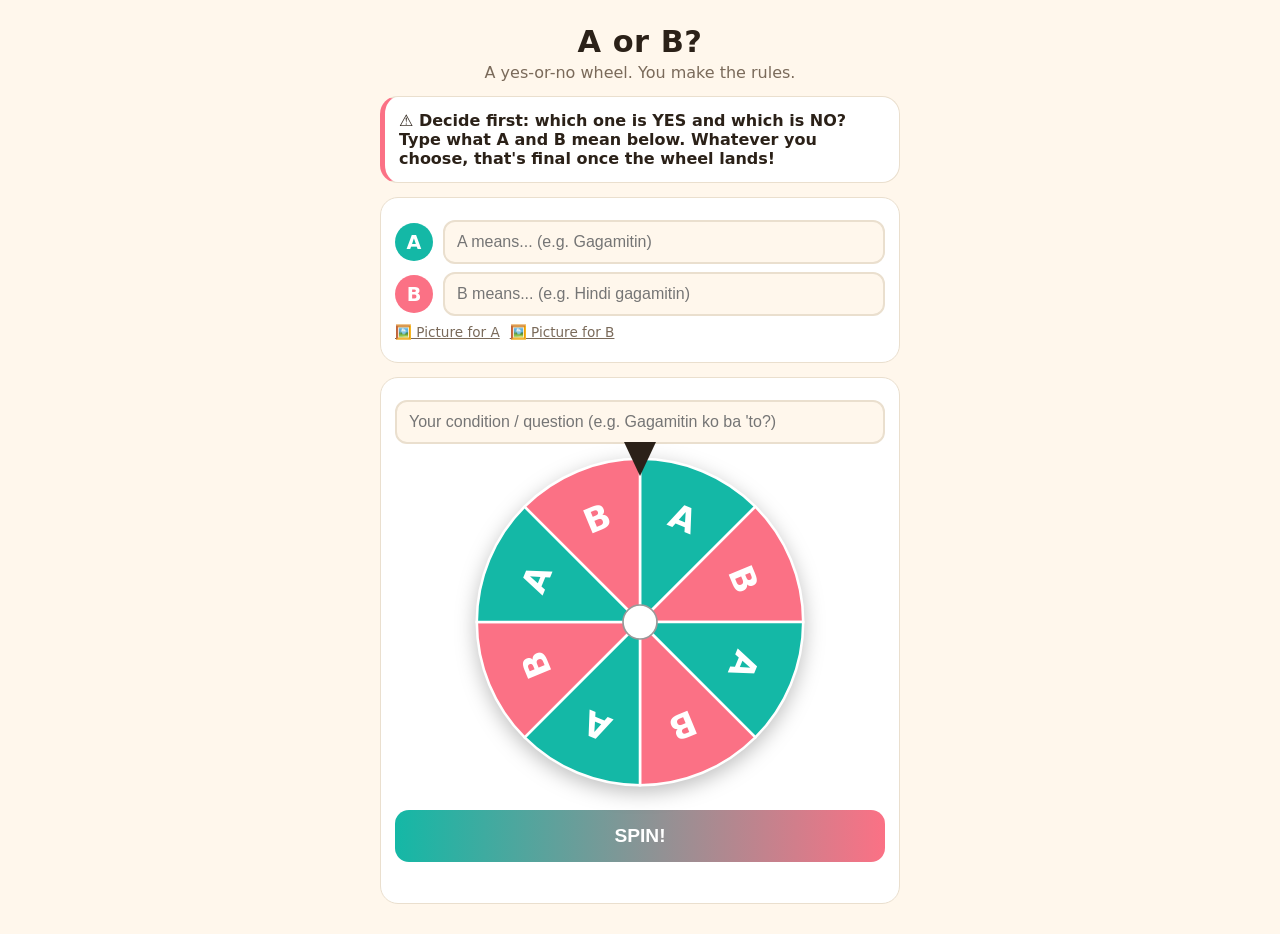
==== index.html @ 2c7b153e "changed" ====
<!DOCTYPE html>
<html lang="en">
<head>
<meta charset="utf-8">
<meta name="viewport" content="width=device-width, initial-scale=1, viewport-fit=cover">
<title>A or B Wheel</title>
<link rel="stylesheet" href="style.css">
</head>
<body>
<main>
  <h1>A or B?</h1>
  <p class="sub">A yes-or-no wheel. You make the rules.</p>

  <div class="card notice">⚠️ Decide first: which one is YES and which is NO? Type what A and B mean below. Whatever you choose, that's final once the wheel lands!</div>

  <div class="card">
    <div class="row"><span class="badge" style="background:var(--a)">A</span><input type="text" id="la" placeholder="A means... (e.g. Gagamitin)" maxlength="30"></div>
    <div class="row"><span class="badge" style="background:var(--b)">B</span><input type="text" id="lb" placeholder="B means... (e.g. Hindi gagamitin)" maxlength="30"></div>
    <div class="row">
      <label class="up">🖼️ Picture for A<input type="file" accept="image/*" id="fa"></label>
      <label class="up">🖼️ Picture for B<input type="file" accept="image/*" id="fb"></label>
    </div>
  </div>

  <div class="card">
    <div class="row"><input type="text" id="cond" placeholder="Your condition / question (e.g. Gagamitin ko ba 'to?)" maxlength="80"></div>
    <div class="wheelwrap"><div class="arrow"></div><svg id="wheel" viewBox="-100 -100 200 200"></svg></div>
    <button class="spin" id="go">SPIN!</button>
    <p id="msg"></p>
  </div>
</main>

<div id="result"><div class="pop">
  <div class="big" id="rl"></div>
  <div class="mean" id="rm"></div>
  <p class="q" id="rq"></p>
  <button id="again">Spin again</button>
</div></div>

<script src="script.js"></script>
</body>
</html>
---- style.css ----
:root{--bg:#fff7ec;--card:#ffffff;--text:#2b2118;--muted:#7a6a5a;--a:#14b8a6;--b:#fb7185;--line:#eadfce;
box-sizing:border-box;padding-top:env(safe-area-inset-top,0px);padding-bottom:env(safe-area-inset-bottom,0px)}
@media (prefers-color-scheme:dark){:root:not([data-theme="light"]){--bg:#17120d;--card:#241c14;--text:#f7efe4;--muted:#b8a994;--line:#3a2f23}}
:root[data-theme="dark"]{--bg:#17120d;--card:#241c14;--text:#f7efe4;--muted:#b8a994;--line:#3a2f23}
*{box-sizing:border-box}
html,body{margin:0}
body{background:var(--bg);color:var(--text);font-family:"Trebuchet MS","Segoe UI",system-ui,sans-serif;min-height:100%;padding:16px}
main{max-width:520px;margin:0 auto}
h1{text-align:center;margin:8px 0 4px;font-size:1.9rem;letter-spacing:.5px}
.sub{text-align:center;color:var(--muted);margin:0 0 14px}
.card{background:var(--card);border:1px solid var(--line);border-radius:18px;padding:14px;margin-bottom:14px}
.notice{border-left:5px solid var(--b);font-weight:700}
.row{display:flex;gap:10px;align-items:center;margin:8px 0;flex-wrap:wrap}
.badge{width:38px;height:38px;border-radius:50%;display:grid;place-items:center;color:#fff;font-weight:900;font-size:1.2rem;flex:none}
input[type=text]{flex:1;min-width:0;padding:11px 12px;border-radius:12px;border:2px solid var(--line);background:var(--bg);color:var(--text);font-size:1rem}
input[type=text]:focus{outline:none;border-color:var(--a)}
label.up{font-size:.85rem;color:var(--muted);cursor:pointer;text-decoration:underline}
label.up input{display:none}
.wheelwrap{position:relative;width:min(86vw,340px);aspect-ratio:1;margin:8px auto 14px}
#wheel{width:100%;height:100%;transition:transform 4.6s cubic-bezier(.12,.7,.1,1);filter:drop-shadow(0 6px 10px rgba(0,0,0,.25))}
.arrow{position:absolute;top:-10px;left:50%;transform:translateX(-50%);width:0;height:0;border-left:16px solid transparent;border-right:16px solid transparent;border-top:34px solid var(--text);z-index:2}
button.spin{width:100%;padding:15px;border:0;border-radius:14px;font-size:1.2rem;font-weight:900;color:#fff;background:linear-gradient(90deg,var(--a),var(--b));cursor:pointer}
button.spin:disabled{opacity:.6}
#msg{color:var(--b);font-weight:700;min-height:1.3em;margin:6px 0 0;text-align:center}
#result{position:fixed;inset:0;z-index:10;display:none;align-items:center;justify-content:center;text-align:center;background-size:cover;background-position:center;padding:20px}
#result.show{display:flex}
#result .pop{background:rgba(0,0,0,.45);color:#fff;border-radius:24px;padding:26px 30px;max-width:92vw;backdrop-filter:blur(3px);animation:pop .6s cubic-bezier(.2,1.6,.4,1)}
#result .big{font-size:8.5rem;line-height:1;font-weight:900;text-shadow:0 6px 20px rgba(0,0,0,.5)}
#result .mean{font-size:1.7rem;font-weight:800;margin:4px 0}
#result .q{opacity:.9;margin:0 0 16px}
#result button{padding:12px 22px;border-radius:12px;border:0;font-weight:800;font-size:1rem;cursor:pointer}
@keyframes pop{0%{transform:scale(.2) rotate(-12deg);opacity:0}100%{transform:scale(1) rotate(0);opacity:1}}
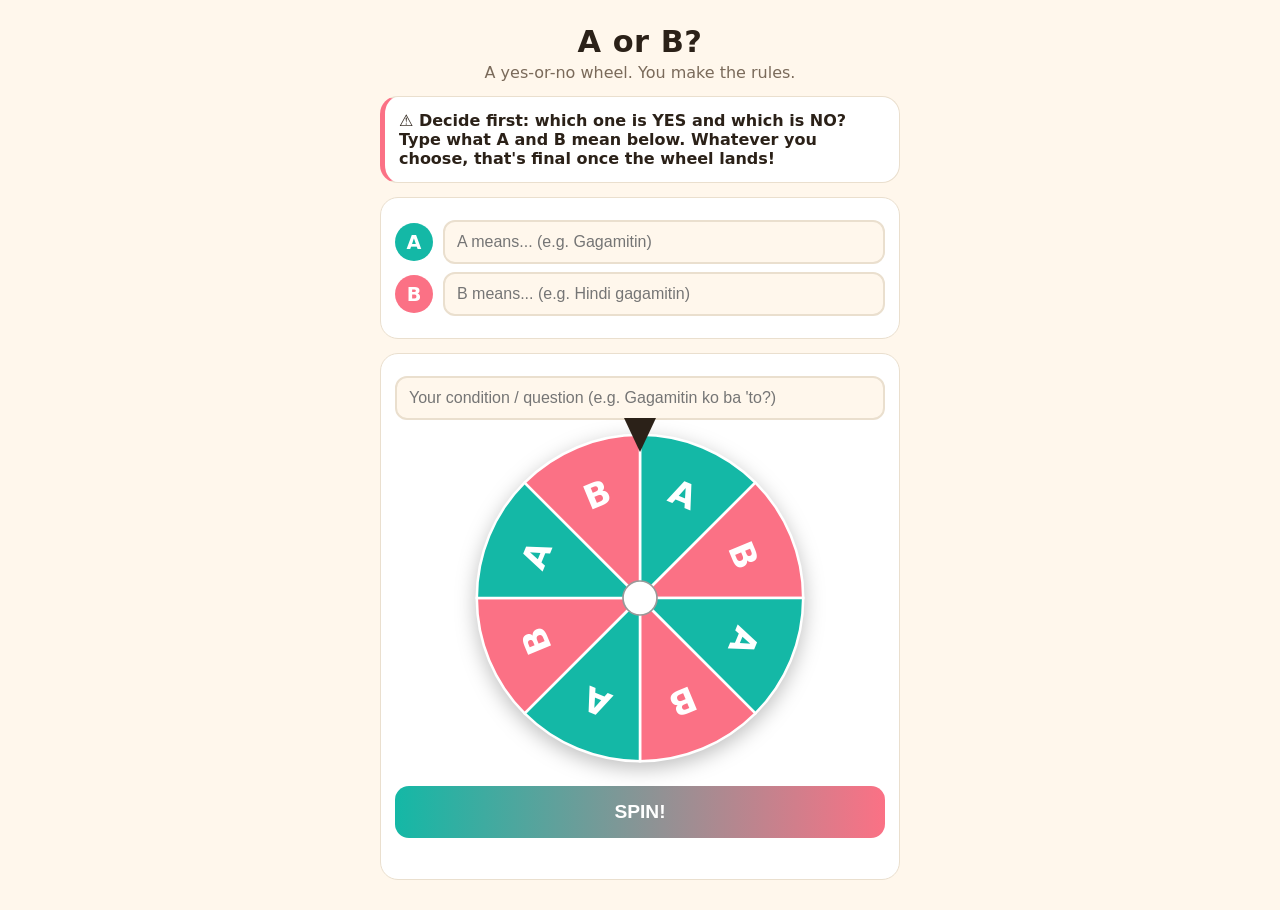
==== commit fcf60d28: "pics" ====
--- a/index.html
+++ b/index.html
@@ -16,10 +16,6 @@
   <div class="card">
     <div class="row"><span class="badge" style="background:var(--a)">A</span><input type="text" id="la" placeholder="A means... (e.g. Gagamitin)" maxlength="30"></div>
     <div class="row"><span class="badge" style="background:var(--b)">B</span><input type="text" id="lb" placeholder="B means... (e.g. Hindi gagamitin)" maxlength="30"></div>
-    <div class="row">
-      <label class="up">🖼️ Picture for A<input type="file" accept="image/*" id="fa"></label>
-      <label class="up">🖼️ Picture for B<input type="file" accept="image/*" id="fb"></label>
-    </div>
   </div>
 
   <div class="card">
--- a/style.css
+++ b/style.css
@@ -14,8 +14,6 @@
 .badge{width:38px;height:38px;border-radius:50%;display:grid;place-items:center;color:#fff;font-weight:900;font-size:1.2rem;flex:none}
 input[type=text]{flex:1;min-width:0;padding:11px 12px;border-radius:12px;border:2px solid var(--line);background:var(--bg);color:var(--text);font-size:1rem}
 input[type=text]:focus{outline:none;border-color:var(--a)}
-label.up{font-size:.85rem;color:var(--muted);cursor:pointer;text-decoration:underline}
-label.up input{display:none}
 .wheelwrap{position:relative;width:min(86vw,340px);aspect-ratio:1;margin:8px auto 14px}
 #wheel{width:100%;height:100%;transition:transform 4.6s cubic-bezier(.12,.7,.1,1);filter:drop-shadow(0 6px 10px rgba(0,0,0,.25))}
 .arrow{position:absolute;top:-10px;left:50%;transform:translateX(-50%);width:0;height:0;border-left:16px solid transparent;border-right:16px solid transparent;border-top:34px solid var(--text);z-index:2}
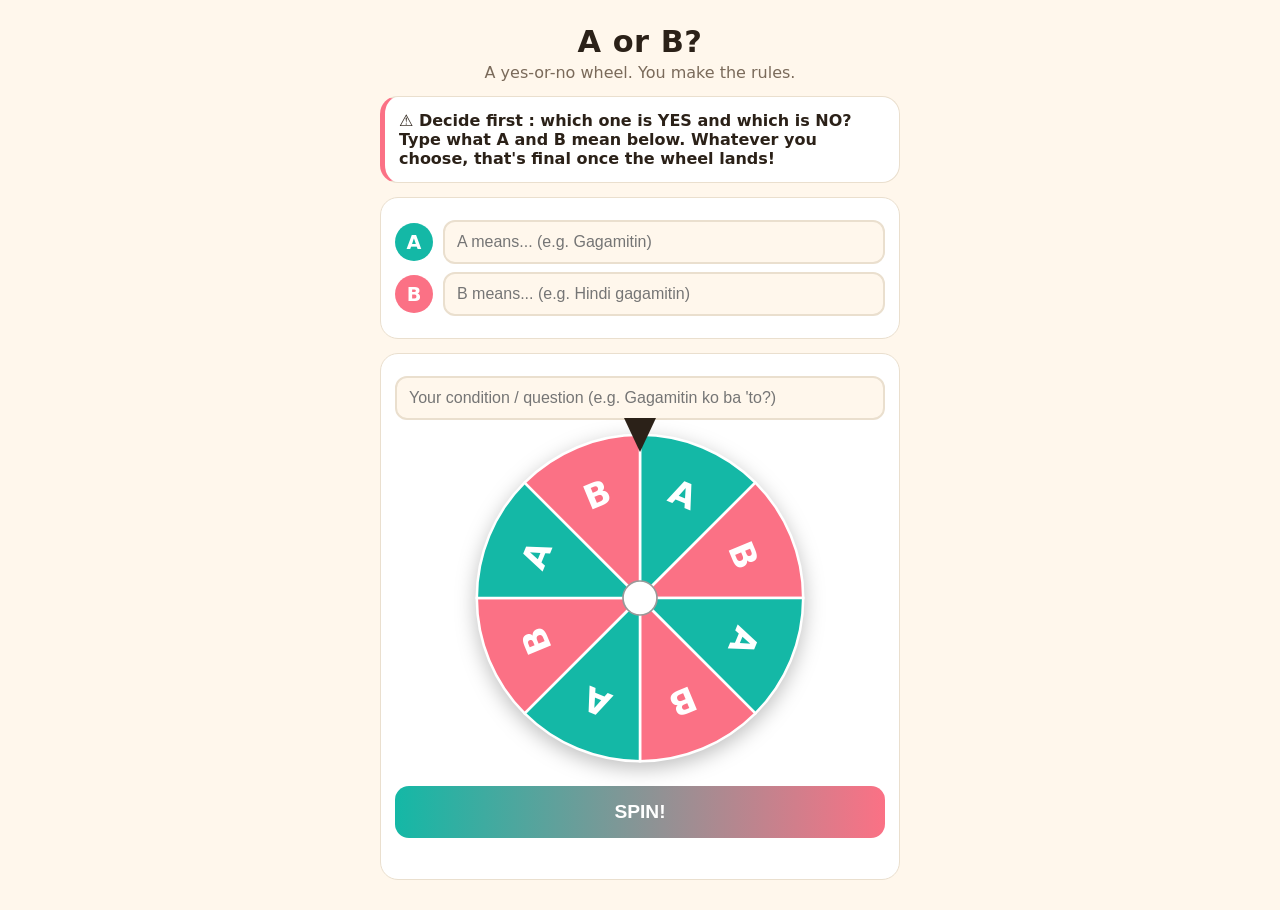
==== commit b911da2d: "Fix spacing in notice message for clarity" ====
--- a/index.html
+++ b/index.html
@@ -11,7 +11,7 @@
   <h1>A or B?</h1>
   <p class="sub">A yes-or-no wheel. You make the rules.</p>
 
-  <div class="card notice">⚠️ Decide first: which one is YES and which is NO? Type what A and B mean below. Whatever you choose, that's final once the wheel lands!</div>
+  <div class="card notice">⚠️ Decide first : which one is YES and which is NO? Type what A and B mean below. Whatever you choose, that's final once the wheel lands!</div>
 
   <div class="card">
     <div class="row"><span class="badge" style="background:var(--a)">A</span><input type="text" id="la" placeholder="A means... (e.g. Gagamitin)" maxlength="30"></div>
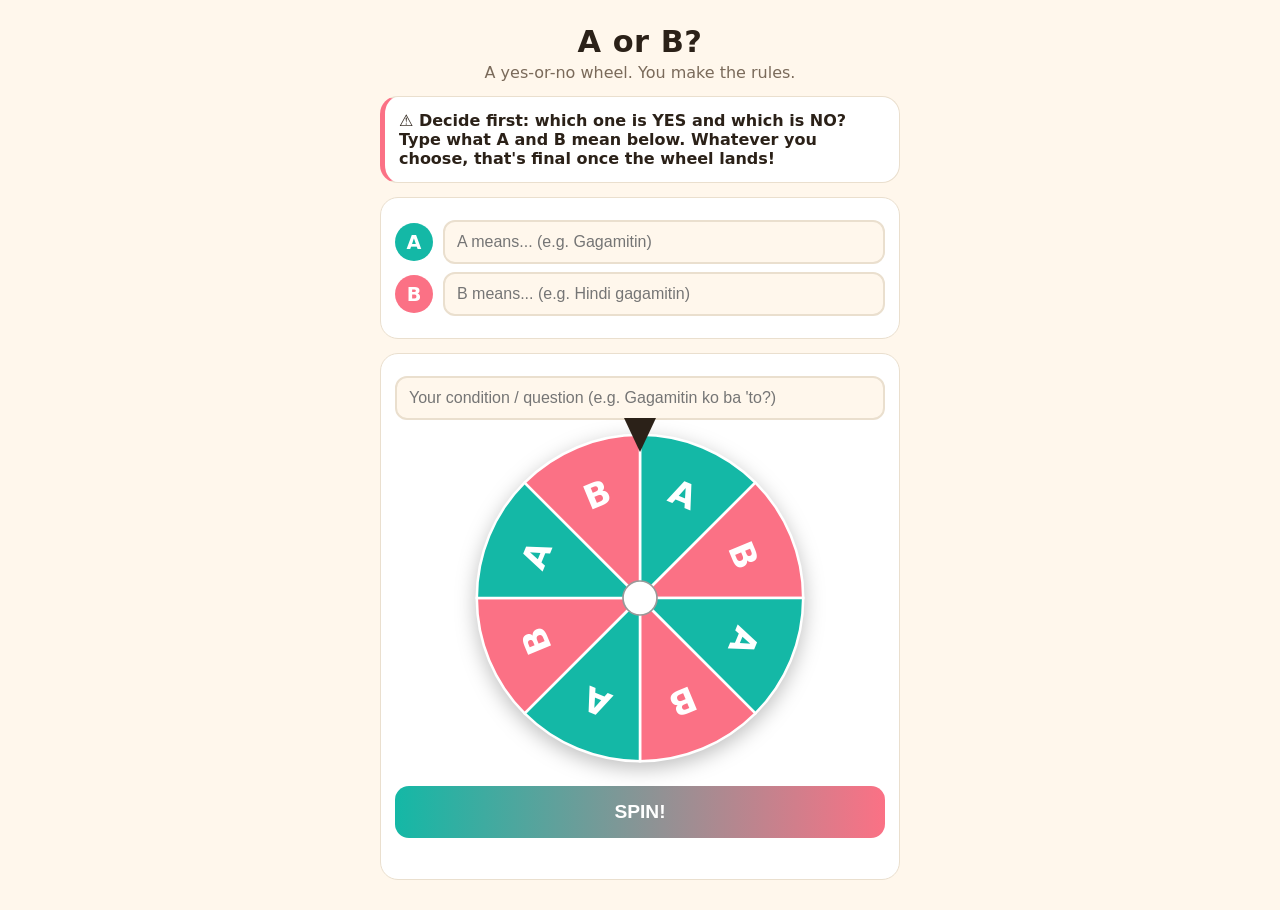
==== commit 9a6c2a5c: "Fix formatting of notice message in index.html" ====
--- a/index.html
+++ b/index.html
@@ -11,7 +11,7 @@
   <h1>A or B?</h1>
   <p class="sub">A yes-or-no wheel. You make the rules.</p>
 
-  <div class="card notice">⚠️ Decide first : which one is YES and which is NO? Type what A and B mean below. Whatever you choose, that's final once the wheel lands!</div>
+  <div class="card notice">⚠️ Decide first: which one is YES and which is NO? Type what A and B mean below. Whatever you choose, that's final once the wheel lands!</div>
 
   <div class="card">
     <div class="row"><span class="badge" style="background:var(--a)">A</span><input type="text" id="la" placeholder="A means... (e.g. Gagamitin)" maxlength="30"></div>
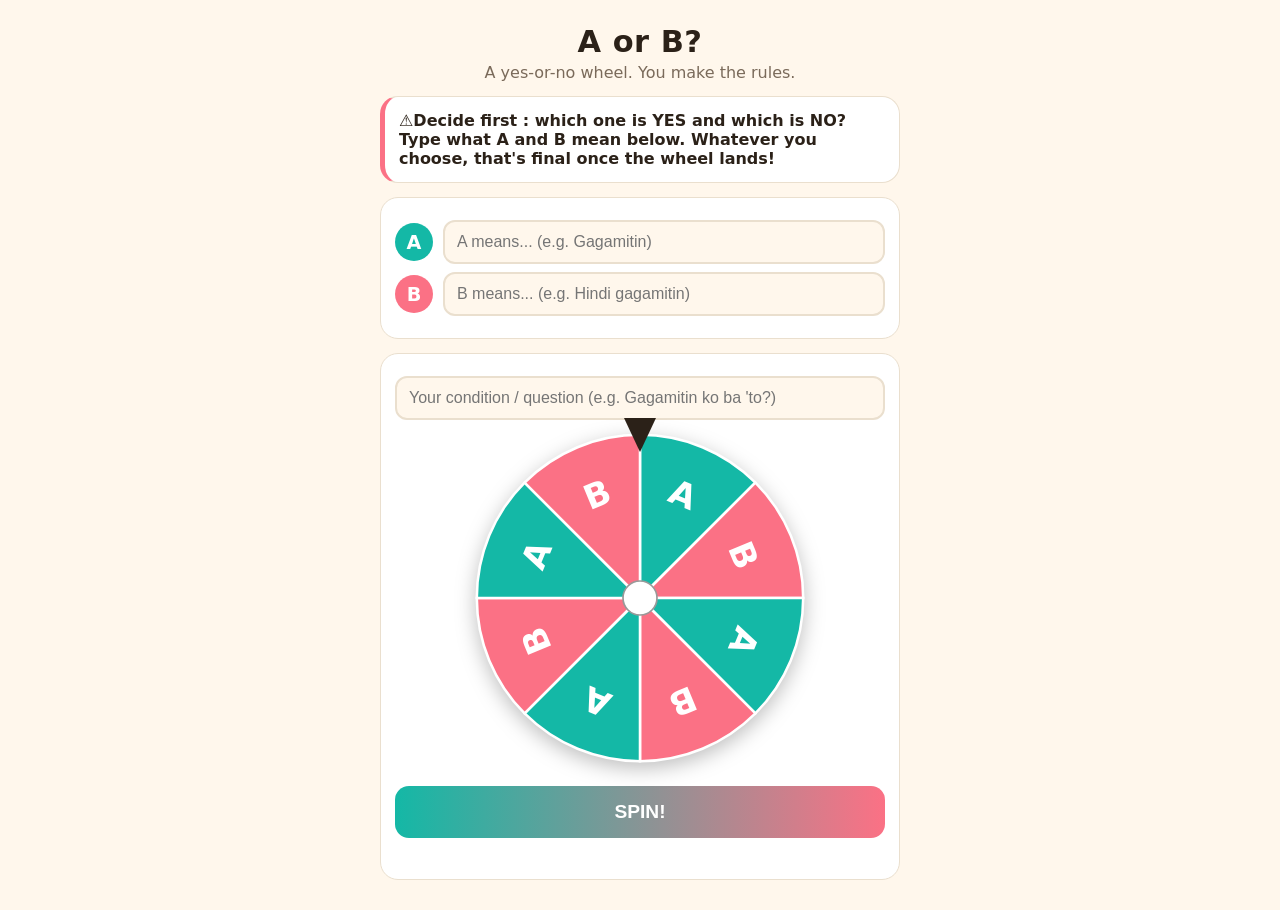
==== commit d4719921: "Fix spacing in notice card text" ====
--- a/index.html
+++ b/index.html
@@ -11,7 +11,7 @@
   <h1>A or B?</h1>
   <p class="sub">A yes-or-no wheel. You make the rules.</p>
 
-  <div class="card notice">⚠️ Decide first: which one is YES and which is NO? Type what A and B mean below. Whatever you choose, that's final once the wheel lands!</div>
+  <div class="card notice">⚠️Decide first : which one is YES and which is NO? Type what A and B mean below. Whatever you choose, that's final once the wheel lands!</div>
 
   <div class="card">
     <div class="row"><span class="badge" style="background:var(--a)">A</span><input type="text" id="la" placeholder="A means... (e.g. Gagamitin)" maxlength="30"></div>
